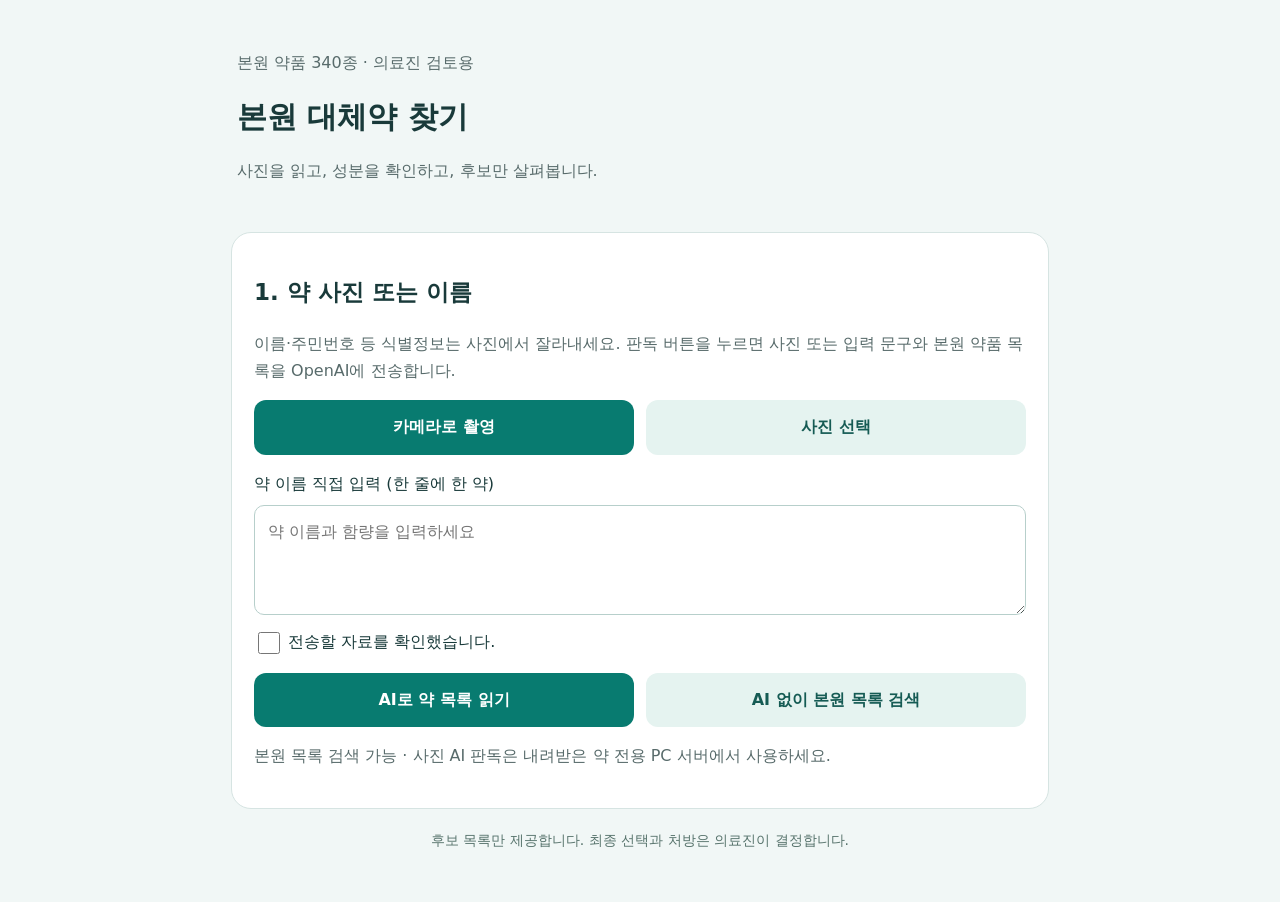
==== app.html @ 7c6f45bd "Connect photo drug recognition to paired local server; replace fuzzy equivalence with reviewed ingre" ====
<!doctype html><html lang="ko"><head><meta charset="utf-8"><meta name="viewport" content="width=device-width,initial-scale=1"><meta name="session-token" content="__SESSION_TOKEN__"><title>본원 대체약 찾기</title><link rel="stylesheet" href="style.css"></head><body><main>
<header><p>본원 약품 340종 · 의료진 검토용</p><h1>본원 대체약 찾기</h1><p>사진을 읽고, 성분을 확인하고, 후보만 살펴봅니다.</p></header>
<section><h2>1. 약 사진 또는 이름</h2><p>이름·주민번호 등 식별정보는 사진에서 잘라내세요. 판독 버튼을 누르면 사진 또는 입력 문구와 본원 약품 목록을 OpenAI에 전송합니다.</p>
<div class="buttons"><label class="button">카메라로 촬영<input id="camera" type="file" accept="image/*" capture="environment" hidden></label><label class="button secondary">사진 선택<input id="album" type="file" accept="image/*" hidden></label></div>
<img id="preview" hidden alt="전송할 약 사진"><button id="clearPhoto" hidden class="secondary">사진 지우기</button>
<label for="input">약 이름 직접 입력 (한 줄에 한 약)</label><textarea id="input" placeholder="약 이름과 함량을 입력하세요"></textarea>
<label><input type="checkbox" id="consent"> 전송할 자료를 확인했습니다.</label>
<div class="buttons"><button id="read">AI로 약 목록 읽기</button><button id="manual" class="secondary">AI 없이 본원 목록 검색</button></div><p id="status" role="status" aria-live="polite"></p></section>
<section id="verify" hidden><h2>2. 판독 확인</h2><p>성분은 AI 추정이 포함됩니다. 원문·허가사항과 대조하고 틀린 내용은 고쳐주세요. 수정한 행의 기존 AI 대체 후보는 제외됩니다.</p><div id="rows"></div><button id="add" class="secondary">+ 약 추가</button><p><label><input id="checked" type="checkbox"> 약 이름·성분·함량을 대조했습니다.</label></p><button id="match">후보 목록 보기</button></section>
<section id="search" hidden><h2>본원 목록 검색</h2><p>검색 결과는 대체 가능 판정이 아닙니다.</p><input id="query" placeholder="약 이름 또는 성분 검색"><div id="searchResults"></div></section>
<section id="results" hidden><h2>3. 본원 후보 목록</h2><p>동일 성분도 함량·제형·투여경로·방출형을 확인해야 합니다. 대체 후보는 AI 제안이며 임상적 동등성이나 교체 가능성이 검증된 목록이 아닙니다.</p><div id="resultList"></div><button id="reset" class="secondary">새 자료 입력</button></section>
<footer>후보 목록만 제공합니다. 최종 선택과 처방은 의료진이 결정합니다.</footer></main><script src="app.js"></script></body></html>
---- style.css ----
:root{font-family:system-ui,sans-serif;color:#193a3a;background:#f1f7f6;line-height:1.65}*{box-sizing:border-box}body{margin:0}main{max-width:850px;margin:auto;padding:22px 16px 50px}header{padding:12px 6px}h1{font-size:30px;margin:4px 0}h2{font-size:23px}p{color:#586b6b}section{background:white;border:1px solid #d6e4e2;border-radius:20px;padding:22px;margin:20px 0}button,.button{display:inline-block;border:0;border-radius:12px;background:#087b70;color:white;padding:14px 18px;font:inherit;font-weight:650;cursor:pointer;text-align:center}button:disabled{opacity:.5;cursor:wait}.secondary{background:#e5f3f0;color:#155b54}.buttons{display:flex;gap:12px;flex-wrap:wrap;margin:16px 0}.buttons>*{flex:1}input:not([type=checkbox]):not([type=file]),textarea{display:block;width:100%;padding:13px;font:inherit;border:1px solid #b7cfcb;border-radius:10px;margin:8px 0 14px}textarea{min-height:110px}input[type=checkbox]{width:22px;height:22px;vertical-align:middle}#preview{width:100%;max-height:480px;object-fit:contain;background:#edf4f2;margin:16px 0}.edit,.candidate,article{padding:16px;border:1px solid #d9e6e3;border-radius:12px;margin:12px 0}.candidate{background:#f4f9f7}.note{color:#8b5b23;white-space:pre-wrap}.meta{font-size:14px;color:#526b68}footer{text-align:center;color:#58746d;font-size:14px}h3{margin-top:0}[hidden]{display:none!important}
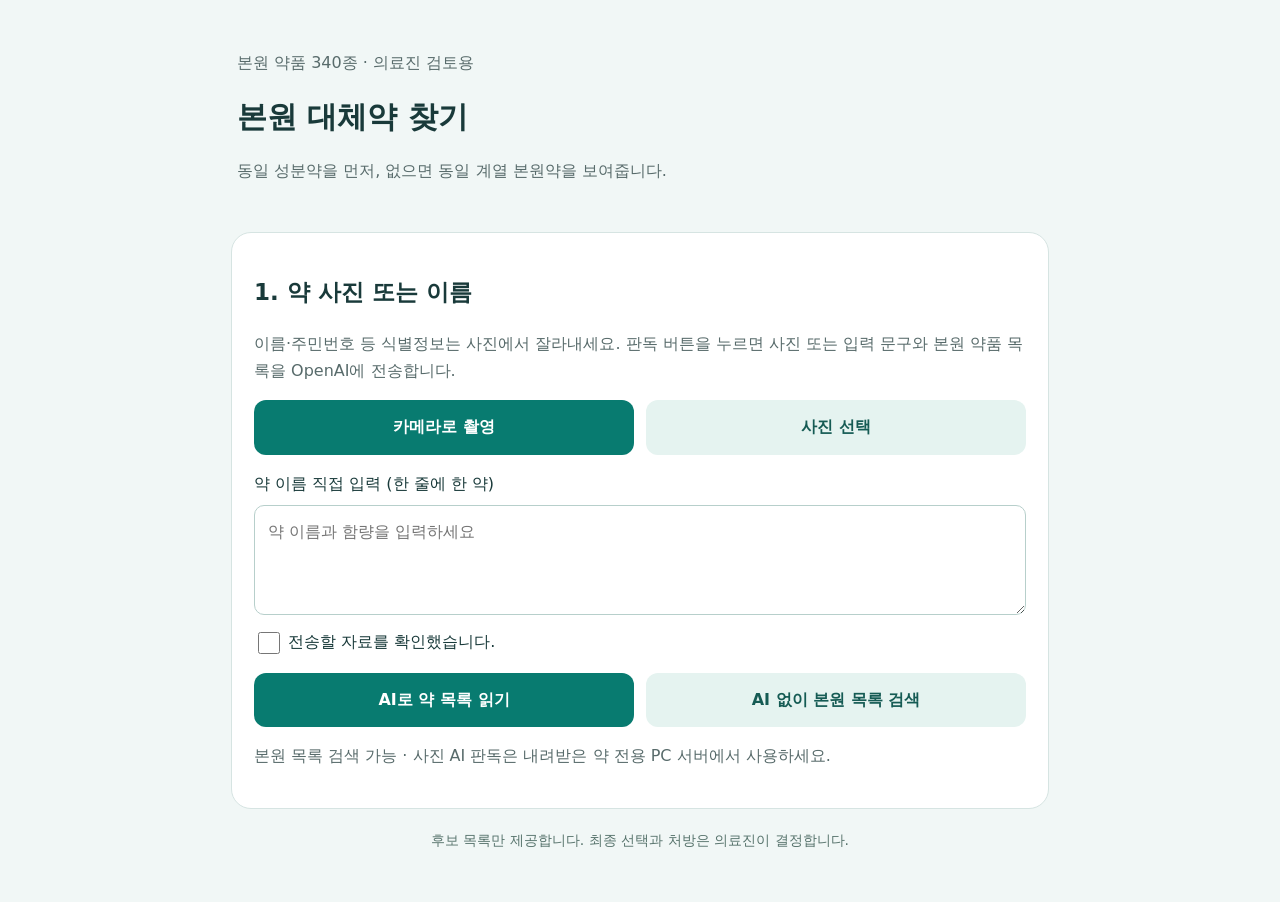
==== commit 4f6b9255: "Show same-ingredient drugs first; fall back to full formulary family list including PPI" ====
--- a/app.html
+++ b/app.html
@@ -1,12 +1,12 @@
 <!doctype html><html lang="ko"><head><meta charset="utf-8"><meta name="viewport" content="width=device-width,initial-scale=1"><meta name="session-token" content="__SESSION_TOKEN__"><title>본원 대체약 찾기</title><link rel="stylesheet" href="style.css"></head><body><main>
-<header><p>본원 약품 340종 · 의료진 검토용</p><h1>본원 대체약 찾기</h1><p>사진을 읽고, 성분을 확인하고, 후보만 살펴봅니다.</p></header>
+<header><p>본원 약품 340종 · 의료진 검토용</p><h1>본원 대체약 찾기</h1><p>동일 성분약을 먼저, 없으면 동일 계열 본원약을 보여줍니다.</p></header>
 <section><h2>1. 약 사진 또는 이름</h2><p>이름·주민번호 등 식별정보는 사진에서 잘라내세요. 판독 버튼을 누르면 사진 또는 입력 문구와 본원 약품 목록을 OpenAI에 전송합니다.</p>
 <div class="buttons"><label class="button">카메라로 촬영<input id="camera" type="file" accept="image/*" capture="environment" hidden></label><label class="button secondary">사진 선택<input id="album" type="file" accept="image/*" hidden></label></div>
 <img id="preview" hidden alt="전송할 약 사진"><button id="clearPhoto" hidden class="secondary">사진 지우기</button>
 <label for="input">약 이름 직접 입력 (한 줄에 한 약)</label><textarea id="input" placeholder="약 이름과 함량을 입력하세요"></textarea>
 <label><input type="checkbox" id="consent"> 전송할 자료를 확인했습니다.</label>
 <div class="buttons"><button id="read">AI로 약 목록 읽기</button><button id="manual" class="secondary">AI 없이 본원 목록 검색</button></div><p id="status" role="status" aria-live="polite"></p></section>
-<section id="verify" hidden><h2>2. 판독 확인</h2><p>성분은 AI 추정이 포함됩니다. 원문·허가사항과 대조하고 틀린 내용은 고쳐주세요. 수정한 행의 기존 AI 대체 후보는 제외됩니다.</p><div id="rows"></div><button id="add" class="secondary">+ 약 추가</button><p><label><input id="checked" type="checkbox"> 약 이름·성분·함량을 대조했습니다.</label></p><button id="match">후보 목록 보기</button></section>
-<section id="search" hidden><h2>본원 목록 검색</h2><p>검색 결과는 대체 가능 판정이 아닙니다.</p><input id="query" placeholder="약 이름 또는 성분 검색"><div id="searchResults"></div></section>
-<section id="results" hidden><h2>3. 본원 후보 목록</h2><p>동일 성분도 함량·제형·투여경로·방출형을 확인해야 합니다. 대체 후보는 AI 제안이며 임상적 동등성이나 교체 가능성이 검증된 목록이 아닙니다.</p><div id="resultList"></div><button id="reset" class="secondary">새 자료 입력</button></section>
-<footer>후보 목록만 제공합니다. 최종 선택과 처방은 의료진이 결정합니다.</footer></main><script src="app.js"></script></body></html>
+<section id="verify" hidden><h2>2. 판독 확인</h2><p>읽힌 이름·성분·계열을 확인하고 필요한 부분만 고쳐주세요.</p><div id="rows"></div><button id="add" class="secondary">+ 약 추가</button><button id="match">수정 내용으로 목록 갱신</button></section>
+<section id="search" hidden><h2>본원 목록 검색</h2><p>약 이름·성분 또는 PPI, 진통제 같은 계열로 검색하세요.</p><input id="query" placeholder="약 이름·성분·계열 검색 (예: PPI)"><div id="searchResults"></div></section>
+<section id="results" hidden><h2>3. 본원 후보 목록</h2><p>동일 성분이 있으면 해당 약을, 없으면 같은 계열의 본원 약을 모두 표시합니다.</p><div id="resultList"></div><button id="reset" class="secondary">새 자료 입력</button></section>
+<footer>후보 목록만 제공합니다. 최종 선택과 처방은 의료진이 결정합니다.</footer></main><script src="matcher.js"></script><script src="app.js"></script></body></html>
--- a/style.css
+++ b/style.css
@@ -1 +1 @@
-:root{font-family:system-ui,sans-serif;color:#193a3a;background:#f1f7f6;line-height:1.65}*{box-sizing:border-box}body{margin:0}main{max-width:850px;margin:auto;padding:22px 16px 50px}header{padding:12px 6px}h1{font-size:30px;margin:4px 0}h2{font-size:23px}p{color:#586b6b}section{background:white;border:1px solid #d6e4e2;border-radius:20px;padding:22px;margin:20px 0}button,.button{display:inline-block;border:0;border-radius:12px;background:#087b70;color:white;padding:14px 18px;font:inherit;font-weight:650;cursor:pointer;text-align:center}button:disabled{opacity:.5;cursor:wait}.secondary{background:#e5f3f0;color:#155b54}.buttons{display:flex;gap:12px;flex-wrap:wrap;margin:16px 0}.buttons>*{flex:1}input:not([type=checkbox]):not([type=file]),textarea{display:block;width:100%;padding:13px;font:inherit;border:1px solid #b7cfcb;border-radius:10px;margin:8px 0 14px}textarea{min-height:110px}input[type=checkbox]{width:22px;height:22px;vertical-align:middle}#preview{width:100%;max-height:480px;object-fit:contain;background:#edf4f2;margin:16px 0}.edit,.candidate,article{padding:16px;border:1px solid #d9e6e3;border-radius:12px;margin:12px 0}.candidate{background:#f4f9f7}.note{color:#8b5b23;white-space:pre-wrap}.meta{font-size:14px;color:#526b68}footer{text-align:center;color:#58746d;font-size:14px}h3{margin-top:0}[hidden]{display:none!important}
+:root{font-family:system-ui,sans-serif;color:#193a3a;background:#f1f7f6;line-height:1.65}*{box-sizing:border-box}body{margin:0}main{max-width:850px;margin:auto;padding:22px 16px 50px}header{padding:12px 6px}h1{font-size:30px;margin:4px 0}h2{font-size:23px}p{color:#586b6b}section{background:white;border:1px solid #d6e4e2;border-radius:20px;padding:22px;margin:20px 0}button,.button{display:inline-block;border:0;border-radius:12px;background:#087b70;color:white;padding:14px 18px;font:inherit;font-weight:650;cursor:pointer;text-align:center}button:disabled{opacity:.5;cursor:wait}.secondary{background:#e5f3f0;color:#155b54}.buttons{display:flex;gap:12px;flex-wrap:wrap;margin:16px 0}.buttons>*{flex:1}input:not([type=checkbox]):not([type=file]),textarea,select{display:block;width:100%;padding:13px;font:inherit;border:1px solid #b7cfcb;border-radius:10px;margin:8px 0 14px}textarea{min-height:110px}input[type=checkbox]{width:22px;height:22px;vertical-align:middle}#preview{width:100%;max-height:480px;object-fit:contain;background:#edf4f2;margin:16px 0}.edit,.candidate,article{padding:16px;border:1px solid #d9e6e3;border-radius:12px;margin:12px 0}.candidate{background:#f4f9f7}.note{color:#8b5b23;white-space:pre-wrap}.meta{font-size:14px;color:#526b68}footer{text-align:center;color:#58746d;font-size:14px}h3{margin-top:0}[hidden]{display:none!important}
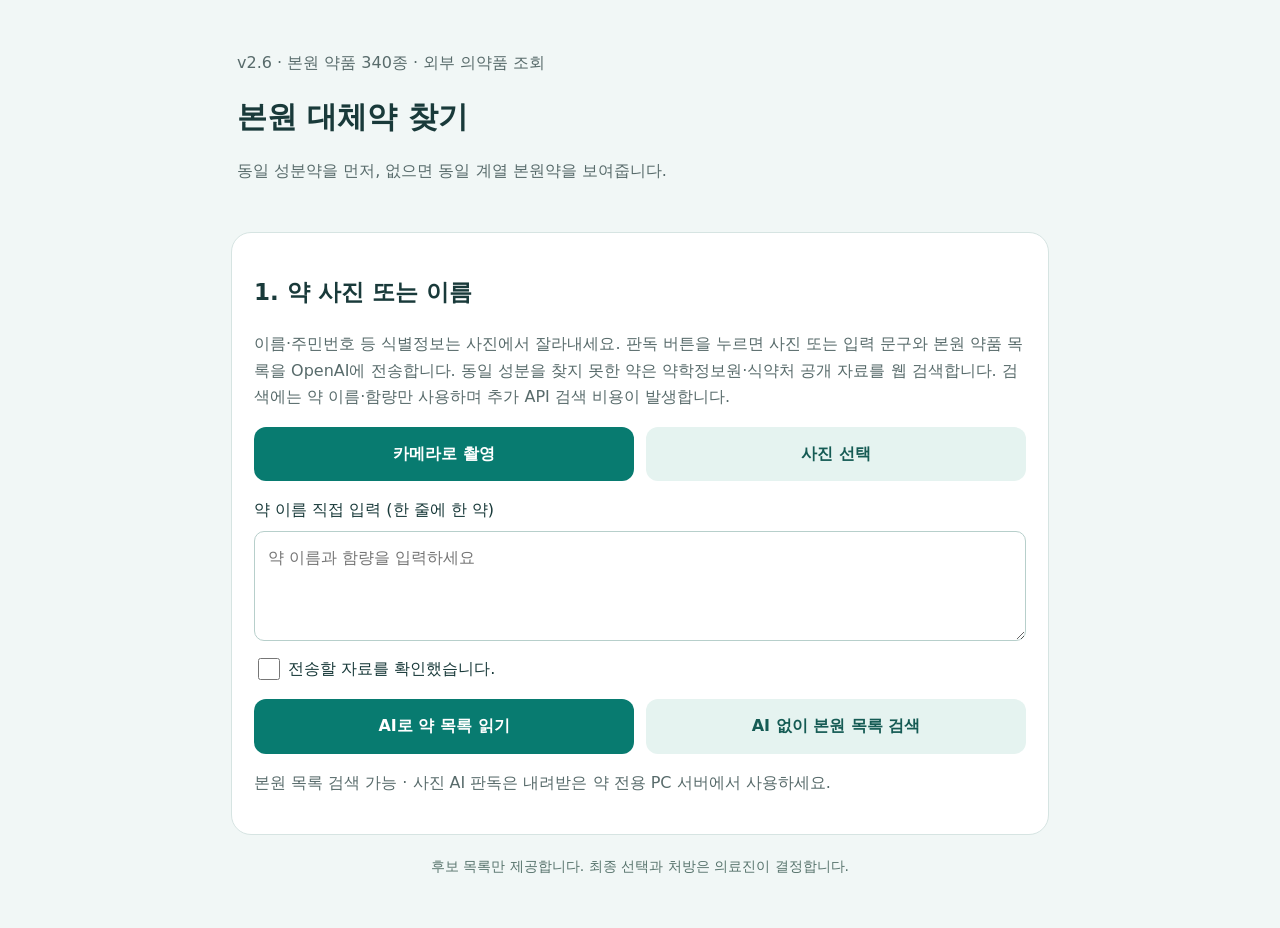
==== commit 88879da2: "Add source-linked external drug classification and hospital family candidates" ====
--- a/app.html
+++ b/app.html
@@ -1,6 +1,6 @@
 <!doctype html><html lang="ko"><head><meta charset="utf-8"><meta name="viewport" content="width=device-width,initial-scale=1"><meta name="session-token" content="__SESSION_TOKEN__"><title>본원 대체약 찾기</title><link rel="stylesheet" href="style.css"></head><body><main>
-<header><p>본원 약품 340종 · 의료진 검토용</p><h1>본원 대체약 찾기</h1><p>동일 성분약을 먼저, 없으면 동일 계열 본원약을 보여줍니다.</p></header>
-<section><h2>1. 약 사진 또는 이름</h2><p>이름·주민번호 등 식별정보는 사진에서 잘라내세요. 판독 버튼을 누르면 사진 또는 입력 문구와 본원 약품 목록을 OpenAI에 전송합니다.</p>
+<header><p>v2.6 · 본원 약품 340종 · 외부 의약품 조회</p><h1>본원 대체약 찾기</h1><p>동일 성분약을 먼저, 없으면 동일 계열 본원약을 보여줍니다.</p></header>
+<section><h2>1. 약 사진 또는 이름</h2><p>이름·주민번호 등 식별정보는 사진에서 잘라내세요. 판독 버튼을 누르면 사진 또는 입력 문구와 본원 약품 목록을 OpenAI에 전송합니다. 동일 성분을 찾지 못한 약은 약학정보원·식약처 공개 자료를 웹 검색합니다. 검색에는 약 이름·함량만 사용하며 추가 API 검색 비용이 발생합니다.</p>
 <div class="buttons"><label class="button">카메라로 촬영<input id="camera" type="file" accept="image/*" capture="environment" hidden></label><label class="button secondary">사진 선택<input id="album" type="file" accept="image/*" hidden></label></div>
 <img id="preview" hidden alt="전송할 약 사진"><button id="clearPhoto" hidden class="secondary">사진 지우기</button>
 <label for="input">약 이름 직접 입력 (한 줄에 한 약)</label><textarea id="input" placeholder="약 이름과 함량을 입력하세요"></textarea>
